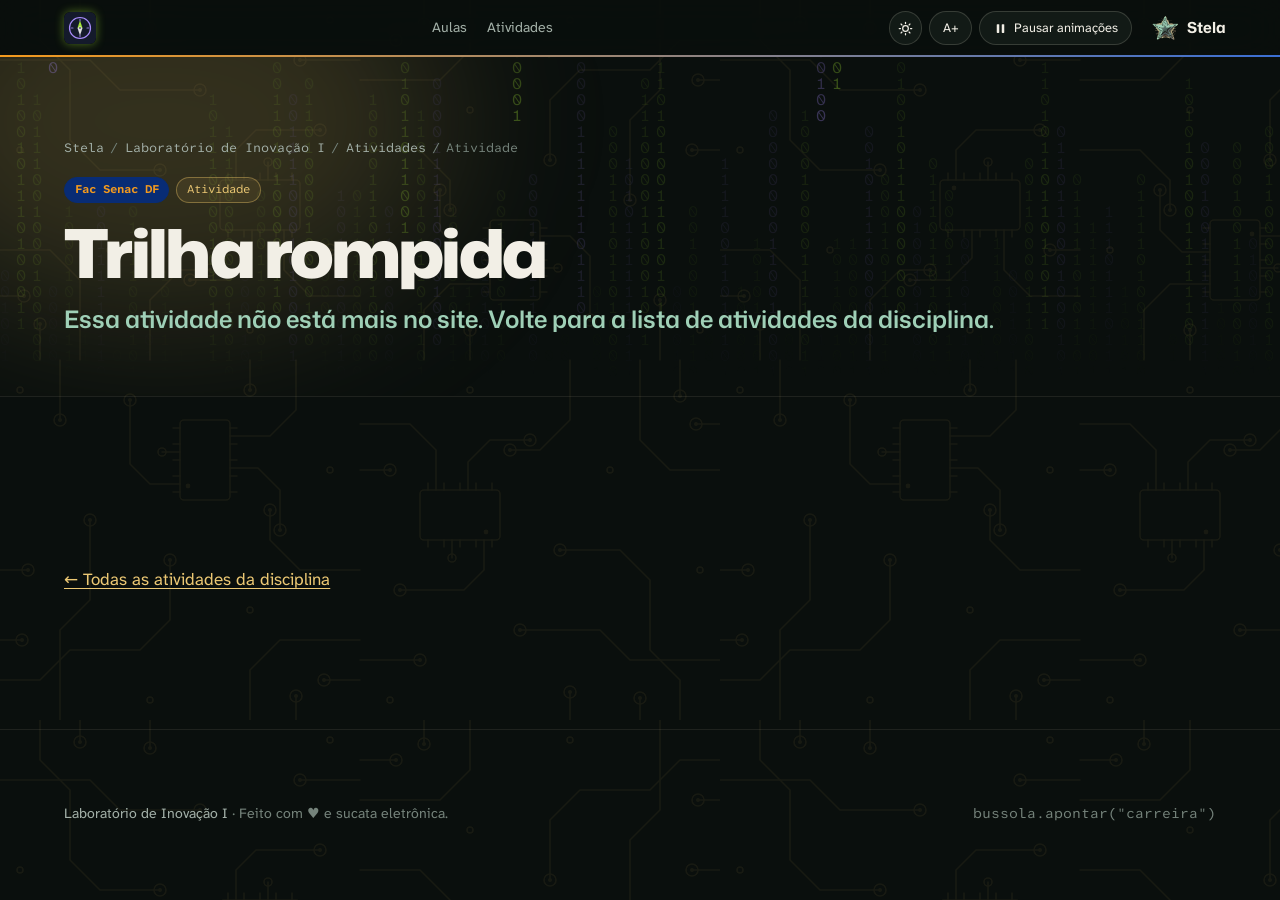
==== atividade.html @ ff79ba7b "Atividades liberadas pelo Placa-Mãe: cards na página inicial e página de cada uma" ====
<!doctype html>
<html lang="pt-BR">
<head>
  <meta charset="utf-8">
  <meta name="viewport" content="width=device-width, initial-scale=1, viewport-fit=cover">

  <!-- EDITE AQUI: número e tema da aula -->
  <title>Laboratório de Inovação I · Stela</title>
  <meta name="description" content="Atividade de Laboratório de Inovação I: o que fazer, o link e os arquivos.">

  <link rel="icon" href="assets/img/favicon.ico" sizes="any">
  <link rel="icon" type="image/png" href="assets/img/favicon-32.png">
  <link rel="apple-touch-icon" href="assets/img/apple-touch-icon.png">
  <script src="assets/js/placa.js"></script>
  <link rel="preconnect" href="https://fonts.googleapis.com">
  <link rel="preconnect" href="https://fonts.gstatic.com" crossorigin>
  <link rel="stylesheet" href="https://fonts.googleapis.com/css2?family=Mona+Sans:wdth,wght@100..125,400..900&family=Atkinson+Hyperlegible+Next:ital,wght@0,400;0,700;1,400&family=Atkinson+Hyperlegible+Mono:wght@400;500&display=swap">
  <link rel="stylesheet" href="assets/css/estilo.css">
  <link rel="stylesheet" href="assets/css/disciplina.css?v=4">
  <link rel="stylesheet" href="assets/css/aula.css?v=2">
  <link rel="stylesheet" href="assets/css/neon.css?v=4">
  <link rel="stylesheet" href="assets/css/atividade.css?v=1">
</head>
<body>

  <!-- ===================== BARRA DO TOPO (igual em todos os sites) ===================== -->
  <header class="barra">
    <div class="envolve">
      <div class="marcas">
        <a class="marca-disc marca-logo" href="./" title="Página inicial da disciplina"><img src="assets/img/lab-bussola.svg" alt="Lab I: página inicial da disciplina" width="32" height="32"></a>
      </div>
      <button type="button" class="btn-menu" id="btn-menu" aria-expanded="false" aria-controls="menu">Menu</button>
      <nav class="nav" id="menu" aria-label="Seções da disciplina">
        <a href="./#aulas">Aulas</a>
        <a href="./#atividades">Atividades</a>
      </nav>
      <div class="ajustes">
        <button type="button" id="btn-tema" aria-label="Mudar para o tema claro">
          <svg class="sol" viewBox="0 0 24 24" fill="none" stroke="currentColor" stroke-width="2" stroke-linecap="round" aria-hidden="true"><circle cx="12" cy="12" r="4.5"/><path d="M12 2v2M12 20v2M4.9 4.9l1.4 1.4M17.7 17.7l1.4 1.4M2 12h2M20 12h2M4.9 19.1l1.4-1.4M17.7 6.3l1.4-1.4"/></svg>
          <svg class="lua" viewBox="0 0 24 24" fill="none" stroke="currentColor" stroke-width="2" stroke-linejoin="round" aria-hidden="true"><path d="M20.5 14.5A8.5 8.5 0 0 1 9.5 3.5a8.5 8.5 0 1 0 11 11Z"/></svg>
        </button>
        <button type="button" id="btn-fonte" aria-label="Aumentar o tamanho do texto">A+</button>
        <button type="button" id="btn-movimento" aria-pressed="false">
          <svg class="pausar" viewBox="0 0 24 24" fill="currentColor" aria-hidden="true"><rect x="6" y="5" width="4" height="14" rx="1"/><rect x="14" y="5" width="4" height="14" rx="1"/></svg>
          <svg class="tocar" viewBox="0 0 24 24" fill="currentColor" aria-hidden="true"><path d="M8 5.5v13a1 1 0 0 0 1.5.86l10.5-6.5a1 1 0 0 0 0-1.72L9.5 4.64A1 1 0 0 0 8 5.5Z"/></svg>
          <span class="rotulo">Pausar animações</span>
        </button>
        <a class="marca" href="/" title="Portal da Stela">
          <img src="assets/img/estrela.webp" alt="" width="26" height="24">
          <span class="marca-texto">Stela</span>
        </a>
      </div>
    </div>
  </header>

  <main id="inicio">

    <!-- ===================== CABEÇALHO (o título vem de assets/data/atividades.json) ===================== -->
    <section class="aula-cab">
      <canvas class="chuva-matrix" aria-hidden="true"></canvas>
      <div class="envolve">
        <p class="trilha-migalhas">
          <a href="/">Stela</a> <span aria-hidden="true">/</span>
          <a href="./">Laboratório de Inovação I</a> <span aria-hidden="true">/</span>
          <a href="./#atividades">Atividades</a> <span aria-hidden="true">/</span>
          <span id="migalha-atividade">Atividade</span>
        </p>
        <div class="aula-etiquetas">
          <span class="etiqueta senac">Fac Senac DF</span>
          <span class="etiqueta ouro" id="etiqueta-atividade">Atividade</span>
        </div>
        <h1 id="titulo-atividade">Atividade</h1>
        <p class="subtitulo" id="sub-atividade">Soldando os componentes...</p>
      </div>
    </section>

    <!-- ===================== A ATIVIDADE (montada pelo assets/js/atividades.js) ===================== -->
    <section class="bloco">
      <div class="envolve" data-atividade>
        <noscript><p class="cartao">Esta página precisa de JavaScript ligado no navegador.</p></noscript>
        <div class="atividade-corpo" id="corpo-atividade" hidden></div>
        <p style="margin-top:2rem"><a href="./#atividades">← Todas as atividades da disciplina</a></p>
      </div>
    </section>

  </main>

  <footer class="rodape">
    <div class="envolve">
      <div class="rodape-fim" style="margin-top:0; padding-top:0; border-top:0">
        <span><a href="./">Laboratório de Inovação I</a> · Feito com ♥ e sucata eletrônica.</span>
        <span>bussola.apontar(&quot;carreira&quot;)</span>
      </div>
    </div>
  </footer>

  <script src="assets/js/atividades.js?v=2"></script>
  <script src="assets/js/matrix.js?v=2"></script>
</body>
</html>
---- assets/css/estilo.css ----
/* estilo.css: visual comum de todos os sites (portal, cursos e disciplinas).
   versão 7 · 2026-10-06
   github.com + Apple/macOS + a placa de circuito da Stela.
   Escuro por padrão; o botão de tema da barra troca para o claro.

   Cada site tem a sua própria cópia deste arquivo e do assets/js/placa.js.
   Ao mudar algo aqui, copie para os outros sites e aumente a versão acima
   (e a do placa.js): assim dá para saber qual site está desatualizado.

   Como usar em um novo site (no <head>, nesta ordem):
     <script src="assets/js/placa.js"></script>
     <link rel="preconnect" href="https://fonts.googleapis.com">
     <link rel="preconnect" href="https://fonts.gstatic.com" crossorigin>
     <link rel="stylesheet" href="https://fonts.googleapis.com/css2?family=Mona+Sans:wdth,wght@100..125,400..900&family=Atkinson+Hyperlegible+Next:ital,wght@0,400;0,700;1,400&family=Atkinson+Hyperlegible+Mono:wght@400;500&display=swap">
     <link rel="stylesheet" href="assets/css/estilo.css">
   A barra do topo pronta para copiar está no README. */

/* ---------- cores e medidas ---------- */
:root{
  color-scheme: dark;
  --fundo:#0a0f0d;          /* quase preto esverdeado, como o substrato da placa */
  --fundo-2:#0d1411;        /* seções alternadas */
  --superficie:#121a16;     /* cards e janelas */
  --superficie-2:#18221d;
  --borda:rgba(236,230,211,.09);
  --borda-forte:rgba(236,230,211,.17);
  --texto:#f2efe6;
  --texto-2:#a3b0a8;
  --texto-3:#75837b;
  --ouro:#d6b25e;           /* trilhas, detalhes */
  --ouro-forte:#ecc874;     /* links, botões */
  --menta:#9fd0b7;          /* ativo, em andamento, acerto */
  --brilho-1:rgba(214,178,94,.20);
  --brilho-2:rgba(159,208,183,.16);
  --janela-barra:#19221e;
  --chip:#050807;           /* encapsulamento dos CIs, blocos de código */
  --sombra:0 1px 0 rgba(255,255,255,.04) inset, 0 40px 80px -40px rgba(0,0,0,.9);
  --f-titulo:"Mona Sans", -apple-system, system-ui, sans-serif;
  --f-texto:"Atkinson Hyperlegible Next", -apple-system, system-ui, sans-serif;
  --f-mono:"Atkinson Hyperlegible Mono", ui-monospace, "SF Mono", Menlo, monospace;
  --raio:22px;              /* cards grandes, como na Apple */
  --raio-p:12px;            /* janelas e cards pequenos */
  --suave:cubic-bezier(.2,.7,.2,1);
}
[data-tema="claro"]{
  color-scheme: light;
  --fundo:#f6f5f1;
  --fundo-2:#efeee8;
  --superficie:#ffffff;
  --superficie-2:#f8f7f3;
  --borda:rgba(18,23,20,.09);
  --borda-forte:rgba(18,23,20,.17);
  --texto:#121714;
  --texto-2:#4a5650;
  --texto-3:#6d7a73;
  --ouro:#a07a22;           /* dourado mais escuro: contraste no fundo claro */
  --ouro-forte:#8a6614;
  --menta:#2e7d5b;
  --brilho-1:rgba(214,178,94,.32);
  --brilho-2:rgba(159,208,183,.38);
  --janela-barra:#efeee9;
  --sombra:0 1px 2px rgba(0,0,0,.04), 0 30px 60px -30px rgba(30,45,38,.28);
}

/* ---------- base ---------- */
html{font-size:100%; scroll-padding-top:4.5rem} /* âncoras não ficam escondidas atrás da barra do topo */
html.fonte-1{font-size:112.5%}
html.fonte-2{font-size:125%}
body{margin:0; background:var(--fundo); color:var(--texto); font-family:var(--f-texto); font-size:1.0625rem; line-height:1.65; -webkit-font-smoothing:antialiased; overflow-x:hidden}
a{color:var(--ouro-forte); text-underline-offset:3px}
a:hover{color:var(--menta)}
:focus-visible{outline:2px solid var(--menta); outline-offset:3px; border-radius:6px}
img{max-width:100%; height:auto; display:block} /* height:auto: a altura acompanha a largura, sem deformar */
h1,h2,h3,h4{font-family:var(--f-titulo); font-weight:700; line-height:1.08; text-wrap:balance; margin:0; color:var(--texto)}
p{margin:0}
.envolve{max-width:72rem; margin:0 auto; padding-inline:clamp(16px,4vw,40px)}
.texto{max-width:62ch}
.olho{font-family:var(--f-mono); font-size:.8rem; letter-spacing:.02em; color:var(--ouro)}   /* designador: U1, J1, F1… */
.citacao{font-family:var(--f-titulo); font-weight:600; font-size:1.3rem; letter-spacing:-.01em; color:var(--menta); border-left:3px solid var(--ouro); padding-left:1rem}
.pendente{color:var(--ouro); font-style:italic}

/* ---------- placa de circuito no fundo (trilhas, pads e um chip, como no coração e na estrela) ----------
   O desenho é uma máscara: a cor vem de --ouro, então muda sozinha com o tema.
   Seções .alt ficam levemente translúcidas para a placa aparecer por trás. */
body::before{content:""; position:fixed; inset:0; z-index:-1; pointer-events:none; background:var(--ouro); opacity:.07;
  -webkit-mask:url("data:image/svg+xml,%3Csvg xmlns=%22http://www.w3.org/2000/svg%22 xmlns:xlink=%22http://www.w3.org/1999/xlink%22 width=%22720%22 height=%22720%22 viewBox=%220 0 720 720%22%3E%3Cdefs%3E%3Cg id=%22t%22%3E%3Cg fill=%22none%22 stroke=%22%23000%22 stroke-width=%221.6%22 stroke-linecap=%22round%22 stroke-linejoin=%22round%22%3E%3Cpath d=%22M0 60H90l30 30h80%22/%3E%3Cpath d=%22M300 60h60%22/%3E%3Cpath d=%22M40 0v40l30 30v70l30 30h60%22/%3E%3Cpath d=%22M40 360v-36%22/%3E%3Cpath d=%22M80 0v22%22/%3E%3Cpath d=%22M0 250h50l30 30v80%22/%3E%3Cpath d=%22M330 250h30%22/%3E%3Cpath d=%22M150 360v-60l30-30h30%22/%3E%3Cpath d=%22M150 0v28%22/%3E%3Cpath d=%22M236 180v-30l20-20h64%22/%3E%3Cpath d=%22M284 230v40l26 26h50%22/%3E%3Cpath d=%22M0 296h24%22/%3E%3Cpath d=%22M252 230v28l-22 22h-40%22/%3E%3Cpath d=%22M268 180v-18%22/%3E%3Crect x=%22220%22 y=%22180%22 width=%2280%22 height=%2250%22 rx=%224%22/%3E%3Cpath d=%22M228 180v-7M244 180v-7M260 180v-7M276 180v-7M292 180v-7M228 230v7M244 230v7M260 230v7M276 230v7M292 230v7%22/%3E%3Ccircle cx=%22200%22 cy=%2290%22 r=%226%22/%3E%3Ccircle cx=%22300%22 cy=%2260%22 r=%226%22/%3E%3Ccircle cx=%22160%22 cy=%22170%22 r=%226%22/%3E%3Ccircle cx=%2240%22 cy=%22324%22 r=%226%22/%3E%3Ccircle cx=%2280%22 cy=%2222%22 r=%226%22/%3E%3Ccircle cx=%22330%22 cy=%22250%22 r=%226%22/%3E%3Ccircle cx=%22150%22 cy=%2228%22 r=%226%22/%3E%3Ccircle cx=%22210%22 cy=%22270%22 r=%226%22/%3E%3Ccircle cx=%22320%22 cy=%22130%22 r=%226%22/%3E%3Ccircle cx=%2224%22 cy=%22296%22 r=%226%22/%3E%3Ccircle cx=%22190%22 cy=%22280%22 r=%226%22/%3E%3Ccircle cx=%22268%22 cy=%22162%22 r=%224%22/%3E%3Ccircle cx=%22110%22 cy=%22250%22 r=%223%22/%3E%3Ccircle cx=%22330%22 cy=%2220%22 r=%223%22/%3E%3Ccircle cx=%2220%22 cy=%22150%22 r=%223%22/%3E%3Ccircle cx=%22250%22 cy=%22330%22 r=%223%22/%3E%3C/g%3E%3Cg fill=%22%23000%22%3E%3Ccircle cx=%22200%22 cy=%2290%22 r=%222%22/%3E%3Ccircle cx=%22300%22 cy=%2260%22 r=%222%22/%3E%3Ccircle cx=%22160%22 cy=%22170%22 r=%222%22/%3E%3Ccircle cx=%2240%22 cy=%22324%22 r=%222%22/%3E%3Ccircle cx=%2280%22 cy=%2222%22 r=%222%22/%3E%3Ccircle cx=%22330%22 cy=%22250%22 r=%222%22/%3E%3Ccircle cx=%22150%22 cy=%2228%22 r=%222%22/%3E%3Ccircle cx=%22210%22 cy=%22270%22 r=%222%22/%3E%3Ccircle cx=%22320%22 cy=%22130%22 r=%222%22/%3E%3Ccircle cx=%2224%22 cy=%22296%22 r=%222%22/%3E%3Ccircle cx=%22190%22 cy=%22280%22 r=%222%22/%3E%3Ccircle cx=%22234%22 cy=%22188%22 r=%222.4%22/%3E%3C/g%3E%3C/g%3E%3C/defs%3E%3Cuse xlink:href=%22%23t%22/%3E%3Cuse xlink:href=%22%23t%22 transform=%22translate(720 0) rotate(90)%22/%3E%3Cuse xlink:href=%22%23t%22 transform=%22translate(0 720) rotate(-90)%22/%3E%3Cuse xlink:href=%22%23t%22 transform=%22translate(720 720) rotate(180)%22/%3E%3C/svg%3E") 0 0/720px 720px repeat;
  mask:url("data:image/svg+xml,%3Csvg xmlns=%22http://www.w3.org/2000/svg%22 xmlns:xlink=%22http://www.w3.org/1999/xlink%22 width=%22720%22 height=%22720%22 viewBox=%220 0 720 720%22%3E%3Cdefs%3E%3Cg id=%22t%22%3E%3Cg fill=%22none%22 stroke=%22%23000%22 stroke-width=%221.6%22 stroke-linecap=%22round%22 stroke-linejoin=%22round%22%3E%3Cpath d=%22M0 60H90l30 30h80%22/%3E%3Cpath d=%22M300 60h60%22/%3E%3Cpath d=%22M40 0v40l30 30v70l30 30h60%22/%3E%3Cpath d=%22M40 360v-36%22/%3E%3Cpath d=%22M80 0v22%22/%3E%3Cpath d=%22M0 250h50l30 30v80%22/%3E%3Cpath d=%22M330 250h30%22/%3E%3Cpath d=%22M150 360v-60l30-30h30%22/%3E%3Cpath d=%22M150 0v28%22/%3E%3Cpath d=%22M236 180v-30l20-20h64%22/%3E%3Cpath d=%22M284 230v40l26 26h50%22/%3E%3Cpath d=%22M0 296h24%22/%3E%3Cpath d=%22M252 230v28l-22 22h-40%22/%3E%3Cpath d=%22M268 180v-18%22/%3E%3Crect x=%22220%22 y=%22180%22 width=%2280%22 height=%2250%22 rx=%224%22/%3E%3Cpath d=%22M228 180v-7M244 180v-7M260 180v-7M276 180v-7M292 180v-7M228 230v7M244 230v7M260 230v7M276 230v7M292 230v7%22/%3E%3Ccircle cx=%22200%22 cy=%2290%22 r=%226%22/%3E%3Ccircle cx=%22300%22 cy=%2260%22 r=%226%22/%3E%3Ccircle cx=%22160%22 cy=%22170%22 r=%226%22/%3E%3Ccircle cx=%2240%22 cy=%22324%22 r=%226%22/%3E%3Ccircle cx=%2280%22 cy=%2222%22 r=%226%22/%3E%3Ccircle cx=%22330%22 cy=%22250%22 r=%226%22/%3E%3Ccircle cx=%22150%22 cy=%2228%22 r=%226%22/%3E%3Ccircle cx=%22210%22 cy=%22270%22 r=%226%22/%3E%3Ccircle cx=%22320%22 cy=%22130%22 r=%226%22/%3E%3Ccircle cx=%2224%22 cy=%22296%22 r=%226%22/%3E%3Ccircle cx=%22190%22 cy=%22280%22 r=%226%22/%3E%3Ccircle cx=%22268%22 cy=%22162%22 r=%224%22/%3E%3Ccircle cx=%22110%22 cy=%22250%22 r=%223%22/%3E%3Ccircle cx=%22330%22 cy=%2220%22 r=%223%22/%3E%3Ccircle cx=%2220%22 cy=%22150%22 r=%223%22/%3E%3Ccircle cx=%22250%22 cy=%22330%22 r=%223%22/%3E%3C/g%3E%3Cg fill=%22%23000%22%3E%3Ccircle cx=%22200%22 cy=%2290%22 r=%222%22/%3E%3Ccircle cx=%22300%22 cy=%2260%22 r=%222%22/%3E%3Ccircle cx=%22160%22 cy=%22170%22 r=%222%22/%3E%3Ccircle cx=%2240%22 cy=%22324%22 r=%222%22/%3E%3Ccircle cx=%2280%22 cy=%2222%22 r=%222%22/%3E%3Ccircle cx=%22330%22 cy=%22250%22 r=%222%22/%3E%3Ccircle cx=%22150%22 cy=%2228%22 r=%222%22/%3E%3Ccircle cx=%22210%22 cy=%22270%22 r=%222%22/%3E%3Ccircle cx=%22320%22 cy=%22130%22 r=%222%22/%3E%3Ccircle cx=%2224%22 cy=%22296%22 r=%222%22/%3E%3Ccircle cx=%22190%22 cy=%22280%22 r=%222%22/%3E%3Ccircle cx=%22234%22 cy=%22188%22 r=%222.4%22/%3E%3C/g%3E%3C/g%3E%3C/defs%3E%3Cuse xlink:href=%22%23t%22/%3E%3Cuse xlink:href=%22%23t%22 transform=%22translate(720 0) rotate(90)%22/%3E%3Cuse xlink:href=%22%23t%22 transform=%22translate(0 720) rotate(-90)%22/%3E%3Cuse xlink:href=%22%23t%22 transform=%22translate(720 720) rotate(180)%22/%3E%3C/svg%3E") 0 0/720px 720px repeat}
[data-tema="claro"] body::before{opacity:.13}

/* ---------- barra do topo: translúcida como a do macOS ---------- */
.barra{position:sticky; top:0; z-index:10; background:color-mix(in srgb,var(--fundo) 72%,transparent); backdrop-filter:saturate(180%) blur(20px); -webkit-backdrop-filter:saturate(180%) blur(20px); border-bottom:1px solid var(--borda)}
.barra .envolve{display:flex; align-items:center; gap:1rem; justify-content:space-between; min-height:3.5rem; flex-wrap:wrap}
.marca{display:flex; align-items:center; gap:.55rem; text-decoration:none; color:var(--texto); font-family:var(--f-titulo); font-weight:700; font-size:1.05rem}
.marca:hover{color:var(--texto)}
.marca img{width:26px; height:auto}
/* nas disciplinas: "Stela / Nome da disciplina", cada parte com o seu link (portal e página inicial da disciplina) */
.marcas{display:flex; align-items:center; gap:.55rem; min-width:0}
.marca-disc{display:flex; align-items:center; gap:.55rem; font-family:var(--f-titulo); font-weight:600; font-size:1rem; color:var(--texto-2); text-decoration:none; white-space:nowrap}
.marca-disc::before{content:"/"; font-weight:400; color:var(--texto-3)}
.marca-disc:hover{color:var(--ouro-forte)}
/* nos sites de disciplina, a esquerda é da disciplina: o primeiro link vem sem a barra "/" e com mais destaque */
.marcas .marca-disc{font-size:1.12rem; color:var(--neon,var(--menta)); text-shadow:0 0 6px var(--neon-brilho,transparent)}
.marcas>.marca-disc:first-child{font-size:1.32rem; font-weight:800; letter-spacing:.02em; text-shadow:0 0 6px var(--neon-brilho,transparent),0 0 18px var(--neon-brilho,transparent)}
.marcas .marca-disc:hover{color:var(--neon,var(--menta)); text-shadow:0 0 8px var(--neon-brilho,transparent),0 0 26px var(--neon-brilho,transparent)}
.marcas>.marca-disc:first-child::before{content:none}
/* e o link "Stela" (portal) fica sempre à direita, depois dos botões */
.ajustes .marca{margin-left:.85rem; font-size:.95rem}
@media (min-width:521px){.ajustes .marca{margin-right:-.6rem}}   /* um pouco mais para o canto direito */
@media (max-width:420px){.marca .marca-texto{position:absolute; width:1px; height:1px; overflow:hidden; clip:rect(0 0 0 0); white-space:nowrap}}
/* telas bem estreitas: botões mais justos para a barra caber numa linha */
@media (max-width:360px){.barra .envolve{gap:.6rem}.ajustes{gap:.25rem}.ajustes button,.btn-menu{padding:.3rem .6rem}#btn-tema,#btn-movimento{width:1.95rem}}
.nav{display:flex; gap:1.3rem; flex-wrap:wrap; font-size:.88rem}
.nav a{color:var(--texto-2); text-decoration:none; transition:color .2s}
.nav a:hover{color:var(--texto)}
.ajustes{display:flex; gap:.4rem; align-items:center}
.ajustes button,.btn-menu{font:inherit; font-size:.8rem; color:var(--texto); background:var(--superficie); border:1px solid var(--borda-forte); border-radius:999px; padding:.32rem .8rem; min-height:2.1rem; cursor:pointer; transition:border-color .2s, background .2s}
.ajustes button:hover,.btn-menu:hover{border-color:var(--ouro)}
.ajustes button[aria-pressed="true"],.btn-menu[aria-expanded="true"]{border-color:var(--menta); color:var(--menta)}
.ajustes svg{width:15px; height:15px; flex:none}
#btn-tema{display:grid; place-items:center; width:2.1rem; padding:0}
#btn-tema .lua{display:none}
[data-tema="claro"] #btn-tema .sol{display:none}
[data-tema="claro"] #btn-tema .lua{display:block}
#btn-movimento{display:inline-flex; align-items:center; gap:.4rem}
#btn-movimento .tocar{display:none}
.pausado #btn-movimento .pausar{display:none}
.pausado #btn-movimento .tocar{display:block}
.btn-menu{display:none; margin-left:auto}
@media (max-width:960px){
  .nav{display:none}
  .btn-menu{display:inline-block}
  .nav.aberto{display:flex; flex-direction:column; gap:0; order:3; flex-basis:100%; border-top:1px solid var(--borda)}
  .nav.aberto a{padding:.8rem .1rem; font-size:1rem; color:var(--texto)}
  .nav.aberto a + a{border-top:1px solid var(--borda)}
}
/* celular: o botão de pausa vira só ícone (o texto continua para leitores de tela) */
@media (max-width:520px){
  #btn-movimento{width:2.1rem; padding:0; justify-content:center}
  #btn-movimento .rotulo{position:absolute; width:1px; height:1px; overflow:hidden; clip:rect(0 0 0 0); white-space:nowrap}
}

/* ---------- aparecer ao rolar (só com JS; pausado, tudo aparece na hora) ---------- */
.js [data-revela]{opacity:0; transform:translateY(28px); transition:opacity .8s var(--suave), transform .8s var(--suave); transition-delay:calc(var(--i,0) * 70ms)}
.js [data-revela].visivel{opacity:1; transform:none}

/* ---------- seções ---------- */
.bloco{padding-block:clamp(5rem,12vw,8.5rem); border-top:1px solid var(--borda)}
.bloco.alt{background:color-mix(in srgb,var(--fundo-2) 82%,transparent)}
.cab{display:flex; flex-direction:column; gap:.8rem; margin-bottom:clamp(2.5rem,5vw,3.5rem); max-width:44rem}
.cab h2{font-size:clamp(2.2rem,5.4vw,3.8rem); font-weight:800; font-stretch:110%; letter-spacing:-.035em}
.cab p{color:var(--texto-2); font-size:1.15rem; max-width:52ch}

/* ---------- luz que segue o mouse (estilo github.com): adicione .luz a um card ---------- */
.luz{position:relative; overflow:hidden; isolation:isolate}
.luz::before{content:""; position:absolute; inset:0; z-index:-1; pointer-events:none; opacity:0; transition:opacity .35s;
  background:radial-gradient(420px circle at var(--mx,50%) var(--my,0%), color-mix(in srgb,var(--ouro) 16%,transparent), transparent 65%)}
.luz:hover::before{opacity:1}

/* ---------- cartão simples ---------- */
.cartao{background:var(--superficie); border:1px solid var(--borda); border-radius:var(--raio); padding:1.5rem; display:flex; flex-direction:column; gap:.45rem; min-width:0; transition:border-color .3s}
.cartao:hover{border-color:var(--borda-forte)}
.cartao h3{font-size:1.2rem; font-weight:700; letter-spacing:-.015em}
.cartao p{color:var(--texto-2); font-size:.97rem}

/* ---------- janela do macOS ---------- */
.janela{background:var(--superficie); border:1px solid var(--borda-forte); border-radius:var(--raio-p); box-shadow:var(--sombra); overflow:hidden; min-width:0}
.janela-barra{display:flex; align-items:center; gap:.8rem; padding:.7rem .9rem; background:var(--janela-barra); border-bottom:1px solid var(--borda)}
.semaforo{display:flex; gap:7px}
.semaforo i{width:12px; height:12px; border-radius:50%; background:#ff5f57}
.semaforo i:nth-child(2){background:#febc2e}
.semaforo i:nth-child(3){background:#28c840}
.janela-titulo{flex:1; text-align:center; font-family:var(--f-mono); font-size:.78rem; color:var(--texto-3); margin-right:46px; min-width:0; overflow:hidden; text-overflow:ellipsis; white-space:nowrap}
.janela-corpo{padding:clamp(1.3rem,3vw,2rem)}
.prompt{font-family:var(--f-mono); font-size:.88rem; color:var(--texto-3); margin-bottom:1.1rem}
.prompt b{color:var(--menta); font-weight:500}
.prompt span{color:var(--ouro)}

/* ---------- etiquetas e botões ---------- */
.etiqueta{display:inline-flex; align-items:center; gap:.4rem; font-family:var(--f-mono); font-size:.74rem; padding:.12rem .6rem; border-radius:999px; border:1px solid var(--borda-forte); color:var(--texto-2); white-space:nowrap}
.etiqueta.verde{color:var(--menta); border-color:color-mix(in srgb,var(--menta) 45%,transparent); background:color-mix(in srgb,var(--menta) 10%,transparent)}
.etiqueta.ouro{color:var(--ouro-forte); border-color:color-mix(in srgb,var(--ouro) 45%,transparent); background:color-mix(in srgb,var(--ouro) 10%,transparent)}
.botao{display:inline-flex; align-items:center; gap:.5rem; font-weight:700; text-decoration:none; color:var(--fundo); background:var(--ouro-forte); border:1px solid var(--ouro-forte); border-radius:999px; padding:.65rem 1.3rem; transition:transform .2s var(--suave), opacity .2s}
.botao:hover{color:var(--fundo); opacity:.9; transform:translateY(-1px)}
.botao.contorno{color:var(--texto); background:transparent; border-color:var(--borda-forte)}
.botao.contorno:hover{color:var(--texto); border-color:var(--ouro)}

/* ---------- logos das tecnologias: azulejo claro, como os ícones do macOS ----------
   Fundo claro nos dois temas: assim logos escuros (GitHub, AWS) continuam visíveis.
   Tamanho pela variável --t (padrão 2.2rem). Logos em assets/img/tec/ (Devicon e Simple Icons). */
.tec{display:inline-grid; place-items:center; flex:none; width:var(--t,2.2rem); height:var(--t,2.2rem); border-radius:24%; background:#fbfaf6;
  box-shadow:0 1px 0 rgba(255,255,255,.7) inset, 0 0 0 1px rgba(0,0,0,.07), 0 8px 18px -10px rgba(0,0,0,.6)}
.tec img{width:62%; height:62%; object-fit:contain}
.tecs{display:flex; flex-wrap:wrap; gap:.45rem; margin-top:auto; padding-top:.6rem}
.tecs .tec{--t:1.9rem}

/* faixa de tecnologias deslizando, como o Dock do Mac (a lista vem duas vezes para o giro não ter emenda) */
.doca{overflow:hidden; padding-block:1.6rem; border-top:1px solid var(--borda);
  -webkit-mask-image:linear-gradient(90deg,transparent,#000 12%,#000 88%,transparent); mask-image:linear-gradient(90deg,transparent,#000 12%,#000 88%,transparent)}
.doca-trilho{display:flex; gap:1.1rem; width:max-content; animation:desliza 45s linear infinite}
.doca .tec{--t:3.2rem; transition:transform .25s var(--suave)}
.doca .tec:hover{transform:translateY(-6px) scale(1.12)}
.doca:hover .doca-trilho{animation-play-state:paused}
@keyframes desliza{to{transform:translateX(calc(-50% - .55rem))}}

/* ---------- histórico de commits (formação no portal; cronograma e prazos nas disciplinas) ---------- */
.repo-topo{display:flex; align-items:center; justify-content:space-between; gap:1rem; flex-wrap:wrap; margin-bottom:1.4rem; font-size:.9rem; color:var(--texto-2)}
.ramo{display:inline-flex; align-items:center; gap:.45rem; font-family:var(--f-mono); color:var(--texto); background:var(--superficie); border:1px solid var(--borda-forte); border-radius:8px; padding:.3rem .7rem}
.ramo svg{width:15px; height:15px; fill:var(--texto-2)}
.log{list-style:none; margin:0; padding:0 0 0 2rem; position:relative; display:flex; flex-direction:column; gap:1rem}
.log::before{content:""; position:absolute; left:.6rem; top:.5rem; bottom:.5rem; width:2px; background:linear-gradient(var(--borda-forte),var(--borda-forte) 85%,transparent)}
.commit{position:relative; background:var(--superficie); border:1px solid var(--borda); border-radius:var(--raio-p); padding:1.1rem 1.25rem; transition:border-color .25s}
.commit:hover{border-color:var(--borda-forte)}
.commit::before{content:""; position:absolute; left:calc(-2rem + .6rem - 6px); top:1.35rem; width:10px; height:10px; border-radius:50%; background:var(--fundo); border:2px solid var(--ouro)}
.commit.andamento::before{border-color:var(--menta); background:var(--menta); animation:pulsa 2.4s ease-out infinite}
.commit-linha{display:flex; align-items:flex-start; justify-content:space-between; gap:1rem}
.commit h3{font-size:1.12rem; font-weight:650; letter-spacing:-.01em}
.hash{flex:none; font-family:var(--f-mono); font-size:.78rem; color:var(--texto-2); background:var(--superficie-2); border:1px solid var(--borda); border-radius:6px; padding:.1rem .5rem}
.commit .meta{display:flex; align-items:center; gap:.45rem; margin-top:.5rem; font-size:.86rem; color:var(--texto-3)}
.commit .meta img{width:18px; height:18px; object-fit:contain; border-radius:50%; background:var(--superficie-2); padding:2px; box-sizing:content-box}
.commit .meta b{color:var(--texto-2); font-weight:700}
.commit p{color:var(--texto-2); margin-top:.45rem}
.commit p.pendente{color:var(--ouro)}
.commit ul{margin:.6rem 0 0; padding:0; list-style:none; display:flex; flex-direction:column; gap:.35rem}
.commit ul li{font-size:.95rem; color:var(--texto); padding-left:1.4rem; position:relative}
.commit ul li::before{content:"+"; position:absolute; left:0; font-family:var(--f-mono); color:var(--menta)}
@keyframes pulsa{0%{box-shadow:0 0 0 0 color-mix(in srgb,var(--menta) 60%,transparent)}70%,100%{box-shadow:0 0 0 8px transparent}}

/* ---------- cards de repositório (disciplinas no portal; aulas e atividades nas disciplinas) ---------- */
.grupo + .grupo{margin-top:3rem}
.grupo > h3{display:flex; align-items:center; gap:.75rem; flex-wrap:wrap; font-size:1.35rem; letter-spacing:-.015em; margin-bottom:1.1rem}
.repos{display:grid; grid-template-columns:repeat(auto-fill,minmax(17rem,1fr)); gap:1rem}
.repo{display:flex; flex-direction:column; gap:.55rem; text-decoration:none; color:var(--texto); background:var(--superficie); border:1px solid var(--borda); border-radius:var(--raio-p); padding:1.15rem 1.2rem; min-width:0; transition:border-color .25s, transform .25s var(--suave)}
.repo:hover{color:var(--texto); border-color:color-mix(in srgb,var(--ouro) 55%,transparent); transform:translateY(-2px)}
.repo-nome{display:flex; align-items:center; gap:.5rem; font-family:var(--f-mono); font-size:.84rem; color:var(--ouro-forte); min-width:0; white-space:nowrap}
.repo-nome svg{flex:none; width:16px; height:16px; fill:var(--texto-3)}
.repo h4{font-size:1.08rem; font-weight:650; letter-spacing:-.01em}
.repo p{color:var(--texto-2); font-size:.93rem}
.repo-pe{display:flex; align-items:center; justify-content:space-between; gap:.6rem; flex-wrap:wrap; margin-top:auto; padding-top:.5rem}
.ling{display:flex; align-items:center; gap:.45rem; font-size:.84rem; color:var(--texto-2)}
.ling i{width:11px; height:11px; border-radius:50%; background:var(--cor,#8b949e)}

/* ---------- rodapé ---------- */
footer{border-top:1px solid var(--borda); padding-block:2.5rem; color:var(--texto-2); font-size:.92rem}
footer .envolve{display:flex; align-items:center; gap:.9rem; flex-wrap:wrap}
footer img{width:30px}

/* ---------- pausar animações: botão do topo (o placa.js também respeita o "reduzir movimento" do sistema) ---------- */
.pausado *,.pausado *::before,.pausado *::after{animation:none!important; transition:none!important}
.pausado [data-revela]{opacity:1!important; transform:none!important}
/* sem JavaScript, o CSS sozinho respeita a configuração do sistema */
@media (prefers-reduced-motion:reduce){html:not(.js) *,html:not(.js) *::before,html:not(.js) *::after{animation:none!important; transition:none!important}}
---- assets/css/disciplina.css ----
/*
  disciplina.css: modelo de página inicial das disciplinas.
  versão 4 · 2026-10-07 (assinatura da Faculdade: linha laranja e azul na barra e cartão do logo)

  Usa as cores, fontes e peças do estilo.css (carregue o estilo.css antes).
  Este arquivo é igual em todas as disciplinas: o que muda de uma para
  outra é só o texto do index.html.
*/


/* ========== abertura ========== */

.abertura {
  position: relative;
  overflow: hidden;
  isolation: isolate;
  padding-block: clamp(3.5rem, 9vw, 6.5rem);
}

/* brilhos difusos atrás do título, como no portal */
.abertura::before,
.abertura::after {
  content: "";
  position: absolute;
  z-index: -1;
  border-radius: 50%;
  filter: blur(80px);
  pointer-events: none;
}

.abertura::before {
  width: 38rem;
  height: 26rem;
  left: -8rem;
  top: -6rem;
  background: var(--brilho-1);
}

.abertura::after {
  width: 34rem;
  height: 24rem;
  right: -10rem;
  bottom: -8rem;
  background: var(--brilho-2);
}

.abertura-grade {
  display: grid;
  grid-template-columns: minmax(0, 1.15fr) minmax(0, .85fr);
  gap: clamp(2rem, 5vw, 4rem);
  align-items: center;
}

.trilha-migalhas {
  display: flex;
  flex-wrap: wrap;
  gap: .4rem;
  align-items: center;
  font-family: var(--f-mono);
  font-size: .8rem;
  color: var(--texto-3);
}

.trilha-migalhas a {
  color: var(--texto-2);
  text-decoration: none;
}

.trilha-migalhas a:hover {
  color: var(--ouro-forte);
}

.abertura h1 {
  margin-top: 1rem;
  font-size: clamp(2.4rem, 6.4vw, 4.8rem);
  font-weight: 850;
  font-stretch: 112%;
  letter-spacing: -.04em;
  line-height: 1;
}

.abertura .subtitulo {
  margin-top: .8rem;
  font-family: var(--f-titulo);
  font-weight: 600;
  font-size: clamp(1.2rem, 2.6vw, 1.6rem);
  color: var(--menta);
}

.abertura .chamada {
  margin-top: 1.2rem;
  max-width: 46ch;
  font-size: 1.12rem;
  color: var(--texto-2);
}

.abertura .acoes {
  display: flex;
  flex-wrap: wrap;
  gap: .7rem;
  margin-top: 2rem;
}

/* janela de código da abertura */
.codigo {
  margin: 0;
  padding: clamp(1.2rem, 3vw, 1.6rem);
  font-family: var(--f-mono);
  font-size: .95rem;
  line-height: 1.8;
  color: var(--texto);
  background: var(--chip);
  overflow-x: auto;
}

[data-tema="claro"] .codigo {
  color: #e9e6dc;
}

.codigo .linha {
  display: block;
}

.codigo .num {
  display: inline-block;
  width: 1.8rem;
  color: #4d5a53;
  user-select: none;
}

.codigo .tag { color: #ff7b72; }
.codigo .var { color: #9fd0b7; }
.codigo .str { color: #ecc874; }
.codigo .fn  { color: #79c0ff; }
.codigo .com { color: #6e7d75; font-style: italic; }

@media (max-width: 860px) {
  .abertura-grade {
    grid-template-columns: 1fr;
  }
}


/* ========== ficha da disciplina ========== */

/* faixa estreita: menos espaço que uma seção normal */
.bloco.faixa {
  padding-block: clamp(2rem, 5vw, 3rem);
}

.ficha {
  display: grid;
  grid-template-columns: repeat(4, minmax(0, 1fr));
  gap: 1rem;
}

/* card com link (professora): texto normal, não dourado */
.ficha a.cartao {
  text-decoration: none;
  color: var(--texto);
}

.ficha a.cartao:hover {
  border-color: color-mix(in srgb, var(--ouro) 55%, transparent);
}

.ficha .cartao strong {
  font-family: var(--f-titulo);
  font-size: 1.25rem;
  font-weight: 700;
  letter-spacing: -.015em;
  line-height: 1.2;
}

.ficha .cartao span:last-child {
  color: var(--texto-2);
  font-size: .95rem;
}

@media (max-width: 900px) {
  .ficha {
    grid-template-columns: repeat(2, minmax(0, 1fr));
  }
}

@media (max-width: 480px) {
  .ficha {
    grid-template-columns: 1fr;
  }
}


/* ========== ementa e objetivos ========== */

.ementa {
  display: grid;
  grid-template-columns: minmax(0, 1.1fr) minmax(0, .9fr);
  gap: clamp(1.5rem, 4vw, 3rem);
  align-items: start;
}

.ementa-texto {
  font-family: var(--f-titulo);
  font-size: clamp(1.25rem, 2.4vw, 1.6rem);
  font-weight: 500;
  line-height: 1.45;
  letter-spacing: -.01em;
  color: var(--texto);
}

.palavras {
  display: flex;
  flex-wrap: wrap;
  gap: .45rem;
  margin-top: 1.6rem;
}

.ementa .janela h3 {
  margin-bottom: .7rem;
  font-size: 1.15rem;
}

.objetivo-geral {
  margin-bottom: 1.2rem;
  color: var(--texto-2);
}

.lista-check {
  list-style: none;
  margin: 0;
  padding: 0;
}

.lista-check li {
  display: flex;
  gap: .8rem;
  align-items: flex-start;
  padding: .8rem 0;
}

.lista-check li + li {
  border-top: 1px solid var(--borda);
}

.lista-check svg {
  flex: none;
  width: 20px;
  height: 20px;
  margin-top: .15rem;
  color: var(--menta);
}

@media (max-width: 860px) {
  .ementa {
    grid-template-columns: 1fr;
  }
}


/* ========== conteúdo programático: uma placa por unidade ========== */

.unidades {
  display: grid;
  grid-template-columns: repeat(auto-fill, minmax(15.5rem, 1fr));
  gap: 1rem;
  counter-reset: unidade;
}

.unidade {
  display: flex;
  flex-direction: column;
  gap: .6rem;
}

.unidade-topo {
  display: flex;
  align-items: center;
  justify-content: space-between;
  gap: .6rem;
}

.unidade h3 {
  font-size: 1.12rem;
}

.unidade ul {
  margin: 0;
  padding: 0;
  list-style: none;
  display: flex;
  flex-direction: column;
  gap: .3rem;
}

.unidade li {
  position: relative;
  padding-left: 1.1rem;
  color: var(--texto-2);
  font-size: .95rem;
}

.unidade li::before {
  content: "";
  position: absolute;
  left: 0;
  top: .62em;
  width: 6px;
  height: 6px;
  border-radius: 50%;
  border: 1.5px solid var(--ouro);
}

/* unidade com material interativo: card com link */
a.unidade {
  text-decoration: none;
  color: var(--texto);
}

a.unidade:hover {
  color: var(--texto);
  border-color: color-mix(in srgb, var(--ouro) 55%, transparent);
}


/* ========== como as aulas funcionam ========== */

.metodo {
  display: grid;
  grid-template-columns: minmax(0, 1fr) minmax(0, 1fr);
  gap: clamp(1.5rem, 4vw, 3rem);
  align-items: start;
}

.metodo .texto {
  display: flex;
  flex-direction: column;
  gap: 1rem;
  color: var(--texto-2);
  font-size: 1.08rem;
}

.ferramentas {
  display: flex;
  flex-wrap: wrap;
  gap: .5rem;
}

@media (max-width: 860px) {
  .metodo {
    grid-template-columns: 1fr;
  }
}


/* ========== próximas entregas ========== */

.entregas {
  max-width: 48rem;
}

.entregas-vazio {
  display: flex;
  flex-direction: row;
  gap: 1rem;
  align-items: center;
}

.entregas-vazio svg {
  flex: none;
  width: 28px;
  height: 28px;
  color: var(--ouro);
}


/* ========== rodapé completo ========== */

.rodape {
  padding-block: clamp(3rem, 7vw, 4.5rem) 2rem;
}

/* o estilo.css deixa o rodapé simples em uma linha; aqui ele tem colunas */
.rodape .envolve {
  display: block;
}

.rodape-grade {
  display: grid;
  grid-template-columns: minmax(0, 1.2fr) repeat(3, minmax(0, 1fr));
  gap: 2rem;
}

.rodape h2 {
  margin-bottom: .9rem;
  font-family: var(--f-mono);
  font-size: .8rem;
  font-weight: 500;
  letter-spacing: .02em;
  color: var(--ouro);
}

.rodape ul {
  margin: 0;
  padding: 0;
  list-style: none;
  display: flex;
  flex-direction: column;
  gap: .5rem;
}

.rodape a {
  color: var(--texto-2);
  text-decoration: none;
}

.rodape a:hover {
  color: var(--texto);
}

.rodape-marca {
  display: flex;
  flex-direction: column;
  gap: .8rem;
  max-width: 30ch;
}

.rodape-marca img {
  width: 40px;
}

.rodape-fim {
  display: flex;
  flex-wrap: wrap;
  justify-content: space-between;
  gap: 1rem;
  margin-top: 2.5rem;
  padding-top: 1.5rem;
  border-top: 1px solid var(--borda);
  font-size: .88rem;
  color: var(--texto-3);
}

.rodape-fim span:last-child {
  font-family: var(--f-mono);
}

@media (max-width: 860px) {
  .rodape-grade {
    grid-template-columns: repeat(2, minmax(0, 1fr));
  }
}

@media (max-width: 480px) {
  .rodape-grade {
    grid-template-columns: 1fr;
  }
}


/* ========== abertura: nome oficial acima do título de boas-vindas ========== */

.nome-oficial {
  display: inline-flex;
  margin-top: 1.2rem;
}


/* ========== raio-x da linguagem ========== */

/* fluxo: como a página chega até o aluno (passos ligados por uma trilha) */
.fluxo {
  position: relative;
  display: grid;
  grid-template-columns: repeat(4, minmax(0, 1fr));
  gap: 1rem;
  margin: 0 0 clamp(2.5rem, 5vw, 3.5rem);
  padding: 0;
  list-style: none;
  counter-reset: passo;
}

/* trilha dourada atrás dos passos */
.fluxo::before {
  content: "";
  position: absolute;
  z-index: 0;
  left: 12%;
  right: 12%;
  top: 2.4rem;
  height: 2px;
  background: linear-gradient(90deg, var(--ouro), var(--menta));
  opacity: .5;
}

.fluxo li {
  position: relative;
  z-index: 1;
  display: flex;
  flex-direction: column;
  align-items: center;
  gap: .5rem;
  text-align: center;
  counter-increment: passo;
}

/* pad numerado de cada passo */
.fluxo li::before {
  content: counter(passo);
  display: grid;
  place-items: center;
  width: 3rem;
  height: 3rem;
  margin-top: .9rem;
  border-radius: 50%;
  font-family: var(--f-mono);
  font-weight: 500;
  color: var(--ouro-forte);
  background: var(--fundo);
  border: 2px solid var(--ouro);
}

.fluxo strong {
  margin-top: .3rem;
  font-family: var(--f-titulo);
  font-size: 1.1rem;
}

.fluxo span {
  max-width: 24ch;
  color: var(--texto-2);
  font-size: .95rem;
}

.fluxo code {
  font-family: var(--f-mono);
  font-size: .88em;
  color: var(--ouro-forte);
}

@media (max-width: 760px) {
  .fluxo {
    grid-template-columns: 1fr;
    gap: 1.2rem;
  }

  /* no celular a trilha fica na vertical, à esquerda */
  .fluxo::before {
    left: 1.5rem;
    right: auto;
    top: 2rem;
    bottom: 2rem;
    width: 2px;
    height: auto;
    background: linear-gradient(180deg, var(--ouro), var(--menta));
  }

  .fluxo li {
    display: grid;
    grid-template-columns: 3rem 1fr;
    column-gap: 1rem;
    align-items: start;
    text-align: left;
  }

  .fluxo li::before {
    grid-row: span 2;
    margin-top: 0;
  }

  .fluxo strong {
    margin-top: .6rem;
  }

  .fluxo span {
    max-width: none;
  }
}

/* curiosidades: grade bento */
.curiosidades {
  display: grid;
  grid-template-columns: repeat(3, minmax(0, 1fr));
  gap: 1rem;
}

.curiosidades .destaque {
  grid-row: span 2;
  justify-content: flex-end;
  background:
    radial-gradient(circle at 30% 20%, var(--brilho-1), transparent 60%),
    var(--superficie);
}

/* card que ocupa a linha toda (fecha a grade sem buraco) */
.curiosidades .inteiro {
  grid-column: 1 / -1;
}

/* número grande, estilo página de produto da Apple */
.numero {
  font-family: var(--f-titulo);
  font-size: clamp(3.4rem, 8vw, 5.4rem);
  font-weight: 850;
  font-stretch: 115%;
  letter-spacing: -.04em;
  line-height: 1;
  color: var(--ouro-forte);
}

.fonte {
  margin-top: .4rem;
  font-size: .82rem;
  color: var(--texto-3);
}

.fonte a {
  color: inherit;
}

@media (max-width: 900px) {
  .curiosidades {
    grid-template-columns: repeat(2, minmax(0, 1fr));
  }
}

@media (max-width: 560px) {
  .curiosidades {
    grid-template-columns: 1fr;
  }

  .curiosidades .destaque {
    grid-row: auto;
  }
}


/* ========== avaliação (opcional): um card por bimestre ========== */

.avaliacao {
  display: grid;
  grid-template-columns: repeat(2, minmax(0, 1fr));
  gap: 1rem;
}

.avaliacao h3 {
  font-size: 1.25rem;
}

/* barra de pontos: cada parte ocupa a largura do seu valor (--pts, de 0 a 10) */
.pontos {
  display: flex;
  gap: 4px;
  height: .7rem;
  margin: .6rem 0 .4rem;
}

.pontos span {
  flex: var(--pts) 0 0;
  border-radius: 999px;
  background: var(--ouro);
}

.pontos span:nth-child(2) {
  background: var(--menta);
}

.pontos span:nth-child(3) {
  background: var(--texto-3);
}

.partes {
  margin: 0;
  padding: 0;
  list-style: none;
}

.partes li {
  display: flex;
  justify-content: space-between;
  gap: 1rem;
  padding: .6rem 0;
  color: var(--texto-2);
}

.partes li + li {
  border-top: 1px solid var(--borda);
}

.partes strong {
  flex: none;
  font-family: var(--f-mono);
  font-weight: 500;
  color: var(--texto);
}

/* bolinha com a cor da parte, igual à da barra */
.partes li span::before {
  content: "";
  display: inline-block;
  width: 9px;
  height: 9px;
  margin-right: .55rem;
  border-radius: 50%;
  background: var(--ouro);
}

.partes li:nth-child(2) span::before {
  background: var(--menta);
}

.partes li:nth-child(3) span::before {
  background: var(--texto-3);
}

.aprovacao {
  margin-top: 1rem;
  color: var(--texto-2);
}

@media (max-width: 760px) {
  .avaliacao {
    grid-template-columns: 1fr;
  }
}


/* ========== bibliografia (opcional) ========== */

.biblio {
  display: grid;
  grid-template-columns: minmax(0, 1.2fr) minmax(0, .8fr);
  gap: 1rem;
}

.biblio ol {
  margin: 0;
  padding: 0;
  list-style: none;
  display: flex;
  flex-direction: column;
  gap: .9rem;
}

.biblio li {
  padding-left: 1rem;
  border-left: 2px solid var(--ouro);
  color: var(--texto-2);
}

.biblio li strong {
  display: block;
  font-family: var(--f-titulo);
  font-size: 1.05rem;
  color: var(--texto);
}

@media (max-width: 760px) {
  .biblio {
    grid-template-columns: 1fr;
  }
}


/* ========== logos das tecnologias ========== */

/* abertura: logo grande da linguagem flutuando sobre a janela de código */
.vitrine {
  position: relative;
}

.logo-flutua {
  --t: clamp(4.4rem, 8vw, 6.2rem);
  position: absolute;
  z-index: 2;
  top: -2.4rem;
  right: -1.2rem;
  box-shadow:
    0 1px 0 rgba(255, 255, 255, .7) inset,
    0 0 0 1px rgba(0, 0, 0, .07),
    0 24px 50px -18px rgba(0, 0, 0, .7),
    0 0 70px -10px var(--brilho-1);
  animation: flutua 6s ease-in-out infinite;
}

@keyframes flutua {
  50% {
    transform: translateY(-10px) rotate(-4deg);
  }
}

@media (max-width: 860px) {
  .logo-flutua {
    top: -1.8rem;
    right: .6rem;
  }
}

/* logo pequeno dentro de uma etiqueta (ferramentas) */
.etiqueta .tec {
  --t: 1.15rem;
  border-radius: 5px;
  box-shadow: none;
}

/* logo no card de destaque do raio-x */
.destaque > .tec {
  --t: 3rem;
  margin-bottom: auto;
}


/* ---------- assinatura da Faculdade (Fac Senac DF): azul-marinho e laranja do logo ---------- */
:root {
  --senac-azul: #3b6fd4;   /* no escuro, um azul mais aberto para aparecer */
  --senac-laranja: #f39a1e;
}

[data-tema="claro"] {
  --senac-azul: #082c75;
}

/* linha fina laranja e azul embaixo da barra do topo */
.barra::after {
  content: "";
  position: absolute;
  inset: auto 0 -1px;
  height: 2px;
  background: linear-gradient(90deg, var(--senac-laranja), var(--senac-azul));
  pointer-events: none;
}

/* o logo da Faculdade num cartão branco, como no portal */
.logo-faculdade {
  display: block;
  justify-self: center;
  width: fit-content;
  margin: 1.4rem auto 0;
  padding: .55rem .9rem;
  border-radius: var(--raio-p);
  background: #fff;
  box-shadow: 0 0 0 1px rgba(0, 0, 0, .07), 0 18px 40px -20px rgba(0, 0, 0, .6);
  transition: transform .2s;
}

.logo-faculdade:hover {
  transform: translateY(-2px);
}

.pausado .logo-faculdade {
  transition: none;
}

.logo-faculdade img {
  display: block;
  width: clamp(11rem, 26vw, 15rem);
  height: auto;
}
---- assets/css/aula.css ----
/*
  aula.css: modelo das páginas de aula das disciplinas.
  versão 2 · 2026-10-07 (etiqueta "Fac Senac DF")

  Carregue depois do estilo.css e do disciplina.css.
  Igual em todas as disciplinas: o que muda de uma aula para outra é só o texto do HTML.
*/


/* ========== cabeçalho da aula ========== */

.aula-cab {
  position: relative;
  overflow: hidden;
  isolation: isolate;
  padding-block: clamp(3rem, 8vw, 5rem) clamp(2.5rem, 6vw, 3.5rem);
}

.aula-cab::before {
  content: "";
  position: absolute;
  z-index: -1;
  width: 36rem;
  height: 24rem;
  left: -8rem;
  top: -8rem;
  border-radius: 50%;
  filter: blur(80px);
  background: var(--brilho-1);
}

.aula-etiquetas {
  display: flex;
  flex-wrap: wrap;
  gap: .45rem;
  margin-top: 1.2rem;
}

.aula-cab h1 {
  margin-top: 1rem;
  max-width: 20ch;
  font-size: clamp(2.2rem, 6vw, 4.2rem);
  font-weight: 850;
  font-stretch: 112%;
  letter-spacing: -.04em;
  line-height: 1.02;
}

.aula-cab .subtitulo {
  margin-top: .8rem;
  font-family: var(--f-titulo);
  font-weight: 600;
  font-size: clamp(1.15rem, 2.4vw, 1.5rem);
  color: var(--menta);
}

/* datas das turmas */
.datas {
  display: flex;
  flex-wrap: wrap;
  gap: .6rem;
  margin-top: 1.6rem;
}

.data {
  display: inline-flex;
  align-items: center;
  gap: .55rem;
  padding: .45rem .9rem;
  border-radius: 999px;
  border: 1px solid var(--borda-forte);
  background: var(--superficie);
  font-size: .92rem;
  color: var(--texto-2);
}

.data strong {
  color: var(--texto);
}

.data svg {
  width: 16px;
  height: 16px;
  color: var(--ouro);
}


/* ========== resumo: objetivo, antes da aula, avaliação ========== */

.resumo {
  display: grid;
  grid-template-columns: repeat(3, minmax(0, 1fr));
  gap: 1rem;
}

.resumo .cartao p {
  color: var(--texto);
  font-size: 1.02rem;
}

@media (max-width: 860px) {
  .resumo {
    grid-template-columns: 1fr;
  }
}


/* ========== corpo da aula ========== */

.aula-corpo {
  display: flex;
  flex-direction: column;
  gap: clamp(3rem, 7vw, 4.5rem);
}

/* cada parte da aula: título com designador, como nas seções do portal */
.parte > .cab {
  margin-bottom: 1.6rem;
}

.parte .cab h2 {
  font-size: clamp(1.8rem, 4.2vw, 2.8rem);
}

/* conceito: texto curto + exemplo de código lado a lado */
.conceito {
  display: grid;
  grid-template-columns: minmax(0, .9fr) minmax(0, 1.1fr);
  gap: clamp(1.2rem, 3vw, 2rem);
  align-items: start;
  padding-block: 1.6rem;
  border-top: 1px solid var(--borda);
}

.conceito:first-of-type {
  border-top: 0;
  padding-top: 0;
}

.conceito h3 {
  margin: .3rem 0 .6rem;
  font-size: 1.3rem;
}

.conceito p + p {
  margin-top: .7rem;
}

.conceito .texto {
  color: var(--texto-2);
}

.conceito .texto code,
.checklist code,
.parte p code,
.metodos code {
  font-family: var(--f-mono);
  font-size: .9em;
  color: var(--ouro-forte);
}

/* bloco de código solto (fora de uma janela): cantos arredondados */
.conceito > pre.codigo {
  border-radius: var(--raio-p);
  border: 1px solid var(--borda-forte);
}

@media (max-width: 860px) {
  .conceito {
    grid-template-columns: 1fr;
  }
}

/* dica / cuidado dentro de um conceito */
.dica {
  margin-top: 1rem;
  padding: .8rem 1rem;
  border-radius: var(--raio-p);
  border: 1px solid color-mix(in srgb, var(--menta) 40%, transparent);
  background: color-mix(in srgb, var(--menta) 8%, transparent);
  color: var(--texto);
  font-size: .96rem;
}

.dica.cuidado {
  border-color: color-mix(in srgb, var(--ouro) 50%, transparent);
  background: color-mix(in srgb, var(--ouro) 9%, transparent);
}

.dica strong {
  font-family: var(--f-titulo);
}

/* tabela de métodos */
.metodos {
  width: 100%;
  border-collapse: collapse;
  font-size: .95rem;
}

.metodos th,
.metodos td {
  padding: .65rem .8rem;
  text-align: left;
  vertical-align: top;
  border-bottom: 1px solid var(--borda);
}

.metodos th {
  font-family: var(--f-mono);
  font-size: .78rem;
  font-weight: 500;
  color: var(--ouro);
}

.metodos td {
  color: var(--texto-2);
}

.tabela-rola {
  overflow-x: auto;
}

/* cartões visuais (ex.: map, filter, reduce) */
.cartoes-visuais {
  display: grid;
  grid-template-columns: repeat(3, minmax(0, 1fr));
  gap: 1rem;
}

.cartao-visual {
  display: flex;
  flex-direction: column;
  gap: .6rem;
}

.cartao-visual .antes-depois {
  display: flex;
  flex-wrap: wrap;
  align-items: center;
  gap: .4rem;
  font-family: var(--f-mono);
  font-size: .85rem;
}

.cartao-visual .seta {
  color: var(--ouro);
}

.cartao-visual .lista {
  padding: .2rem .5rem;
  border-radius: 6px;
  background: var(--chip);
  color: #e9e6dc;
}

@media (max-width: 860px) {
  .cartoes-visuais {
    grid-template-columns: 1fr;
  }
}


/* ========== atividade: checklist que o aluno marca (fica salvo no navegador) ========== */

.checklist {
  margin: 0;
  padding: 0;
  list-style: none;
  counter-reset: passo;
}

.checklist li {
  border-top: 1px solid var(--borda);
}

.checklist li:first-child {
  border-top: 0;
}

.checklist label {
  display: flex;
  gap: .9rem;
  align-items: flex-start;
  padding: .85rem .2rem;
  cursor: pointer;
}

.checklist input {
  flex: none;
  width: 1.25rem;
  height: 1.25rem;
  margin-top: .2rem;
  accent-color: var(--menta);
  cursor: pointer;
}

.checklist input:checked + span {
  color: var(--texto-3);
  text-decoration: line-through;
  text-decoration-color: var(--menta);
}

.progresso-atividade {
  display: flex;
  align-items: center;
  gap: .8rem;
  margin-bottom: 1rem;
  font-family: var(--f-mono);
  font-size: .85rem;
  color: var(--texto-2);
}

.progresso-atividade .barra-progresso {
  flex: 1;
  height: 6px;
  border-radius: 999px;
  background: var(--superficie-2);
  overflow: hidden;
}

.progresso-atividade .barra-progresso span {
  display: block;
  width: 0;
  height: 100%;
  border-radius: inherit;
  background: linear-gradient(90deg, var(--ouro), var(--menta));
  transition: width .4s var(--suave);
}


/* ========== conexão STEAM ========== */

.steam {
  display: grid;
  grid-template-columns: repeat(3, minmax(0, 1fr));
  gap: 1rem;
}

.steam .letra {
  display: grid;
  place-items: center;
  width: 2.6rem;
  height: 2.6rem;
  border-radius: 12px;
  font-family: var(--f-titulo);
  font-size: 1.3rem;
  font-weight: 800;
  color: var(--fundo);
  background: var(--ouro-forte);
}

.steam .cartao:nth-child(2) .letra {
  background: var(--menta);
}

@media (max-width: 860px) {
  .steam {
    grid-template-columns: 1fr;
  }
}


/* ========== entrega ========== */

.entrega {
  display: flex;
  flex-direction: row;
  gap: 1.2rem;
  align-items: flex-start;
}

.entrega svg {
  flex: none;
  width: 32px;
  height: 32px;
  color: var(--menta);
}

.entrega h3 {
  font-size: 1.2rem;
  margin-bottom: .3rem;
}


/* ========== navegação entre aulas ========== */

.nav-aulas {
  display: grid;
  grid-template-columns: repeat(2, minmax(0, 1fr));
  gap: 1rem;
}

.nav-aulas a,
.nav-aulas span {
  display: flex;
  flex-direction: column;
  gap: .3rem;
  padding: 1.1rem 1.3rem;
  border-radius: var(--raio-p);
  border: 1px solid var(--borda);
  background: var(--superficie);
  text-decoration: none;
  color: var(--texto);
}

.nav-aulas a:hover {
  border-color: color-mix(in srgb, var(--ouro) 55%, transparent);
}

.nav-aulas .proxima {
  text-align: right;
}

.nav-aulas span {
  opacity: .55;
}

.nav-aulas strong {
  font-family: var(--f-titulo);
  font-size: 1.05rem;
}

@media (max-width: 560px) {
  .nav-aulas {
    grid-template-columns: 1fr;
  }

  .nav-aulas .proxima {
    text-align: left;
  }
}


/* ========== lista de aulas (página da disciplina) ========== */

/* linhas mais compactas que o histórico de commits normal: são 18 aulas */
.lista-aulas {
  gap: .55rem;
}

.lista-aulas .commit {
  padding: .7rem 1rem;
}

.lista-aulas .commit::before {
  top: 1rem;
}

.lista-aulas .commit h3 {
  flex: 1;
  font-size: 1rem;
}

/* etiqueta "próxima aula" e código da aula juntos, à direita */
.lista-aulas .commit-linha {
  align-items: center;
  gap: .5rem;
}

.lista-aulas .commit .meta {
  flex-wrap: wrap;
  margin-top: .25rem;
  font-size: .82rem;
}

.lista-aulas a.etiqueta {
  text-decoration: none;
}

.lista-aulas .commit h3 a {
  color: var(--texto);
  text-decoration: none;
}

.lista-aulas .commit h3 a:hover {
  color: var(--ouro-forte);
}

/* aula que já passou e aula futura: mais apagadas */
.lista-aulas .commit.passada {
  opacity: .78;
}

.lista-aulas .commit.futura {
  opacity: .55;
}

.lista-aulas .commit.futura::before {
  border-color: var(--texto-3);
}

/* etiqueta "Fac Senac DF" no cabeçalho das aulas */
.etiqueta.senac {
  color: var(--senac-laranja);
  background: #082c75;
  border-color: #082c75;
  font-weight: 700;
}
---- assets/css/neon.css ----
/*
  neon.css: o toque hacker do site de Python (chuva de 0 e 1 e brilho neon, como no PyQuiz).
  versão 3 · 2026-10-15 (celular estreito: a janela de código da abertura rola por dentro) · NESTE SITE (Lab I) o neon é o verde-lima da agulha da bússola, com toques do violeta do mostrador (a chuva alterna as duas).
  O link da disciplina na barra é o símbolo do Lab I (assets/img/lab-bussola.svg), da família dos Labs.
  Não copie esta versão para os outros sites.

  Carregue depois do estilo.css e do disciplina.css.
*/

:root {
  --neon: #a3e635;
  --neon-brilho: rgba(163, 230, 53, .45);
  --neon-2: #a78bfa;
  --neon-2-brilho: rgba(167, 139, 250, .4);
}

/* no claro, as duas cores mais fechadas, para dar leitura no fundo branco */
[data-tema="claro"] {
  --neon: #4d7c0f;
  --neon-brilho: rgba(77, 124, 15, .2);
  --neon-2: #6d28d9;
  --neon-2-brilho: rgba(109, 40, 217, .2);
}


/* chuva de 0 e 1 atrás da abertura, sumindo embaixo */
.chuva-matrix {
  position: absolute;
  inset: 0;
  z-index: -1;
  width: 100%;
  height: 100%;
  pointer-events: none;
  opacity: .3;
  -webkit-mask-image: linear-gradient(180deg, #000 30%, transparent 95%);
  mask-image: linear-gradient(180deg, #000 30%, transparent 95%);
}

[data-tema="claro"] .chuva-matrix {
  opacity: .16;
}


/* palavra em neon (ex.: "você" no título) */
.neon {
  color: var(--neon);
  text-shadow:
    0 0 8px var(--neon-brilho),
    0 0 24px var(--neon-brilho);
}

[data-tema="claro"] .neon {
  text-shadow: none;
}

/* o logo flutuante ganha um halo */
.logo-flutua.neon-halo {
  box-shadow:
    0 1px 0 rgba(255, 255, 255, .7) inset,
    0 0 0 1px rgba(0, 0, 0, .07),
    0 24px 50px -18px rgba(0, 0, 0, .7),
    0 0 40px -4px var(--neon-brilho);
}

/* o prompt e as etiquetas verdes da página também brilham de leve, na segunda cor */
.prompt b,
.etiqueta.verde {
  text-shadow: 0 0 10px var(--neon-2-brilho);
}


/* letra grossa e fechada nas palavras em neon e no link da barra */
.neon,
.marcas .marca-disc {
  font-family: var(--f-titulo);
  font-weight: 900;
  font-stretch: 100%;
  letter-spacing: -.01em;
}

/* o símbolo do Lab I como botão da página inicial, na barra do topo */
.marcas .marca-disc.marca-logo {
  display: inline-flex;
  padding: 0;
  text-shadow: none;
}

.marca-logo img {
  display: block;
  width: 2rem;
  height: 2rem;
  border-radius: 6px;
  box-shadow: 0 0 10px var(--neon-brilho);
  transition: box-shadow .2s, transform .2s;
}

.marca-logo:hover img,
.marca-logo:focus-visible img {
  box-shadow: 0 0 18px var(--neon-2-brilho), 0 0 4px var(--neon-2);
  transform: scale(1.06);
}

.pausado .marca-logo img {
  transition: none;
}

/* v2: "No seu curso" (ADS, GTI, SI, IA) usa a grade do STEAM com siglas de até 3 letras e 2 colunas */
.steam.cursos {
  grid-template-columns: repeat(2, minmax(0, 1fr));
}

.steam.cursos .letra {
  width: fit-content;
  min-width: 2.6rem;
  padding: 0 .6rem;
  font-size: 1rem;
}

@media (max-width: 860px) {
  .steam.cursos {
    grid-template-columns: 1fr;
  }
}

/* v3: cartão "na dependência" na atividade: o caminho assíncrono de quem não vem aos encontros */
.cartao.dependencia {
  margin-top: 1rem;
  border-left: 4px solid var(--neon-2);
}

.cartao.dependencia .olho {
  color: var(--neon-2);
}

.cartao.dependencia p {
  margin: .4rem 0 0;
}

/* celular estreito (320px): a linha comprida da janela de código não alarga a página; ela rola por dentro */
.abertura-grade > * { min-width: 0; }
.vitrine .codigo { overflow-x: auto; }
---- assets/css/atividade.css ----
/* atividade.css: a página de uma atividade publicada pelo Placa-Mãe (atividade.html) · versão 1 · 2026-10-19
   (cópia comum às disciplinas) */
.atividade-corpo { display: grid; gap: 1.1rem; max-width: 760px; }
.atividade-corpo h2 { font-size: clamp(1.3rem, 3vw, 1.6rem); }
.enunciado { white-space: pre-wrap; line-height: 1.7; color: var(--texto); }
.botoes-atividade { display: flex; flex-wrap: wrap; gap: .7rem; }
.imagem-atividade { margin: 0; display: grid; gap: .5rem; }
.imagem-atividade img { display: block; max-width: 100%; height: auto; border-radius: 12px; border: 1px solid var(--borda); background: var(--superficie); }
.imagem-atividade figcaption { color: var(--texto-2); font-size: .9rem; }
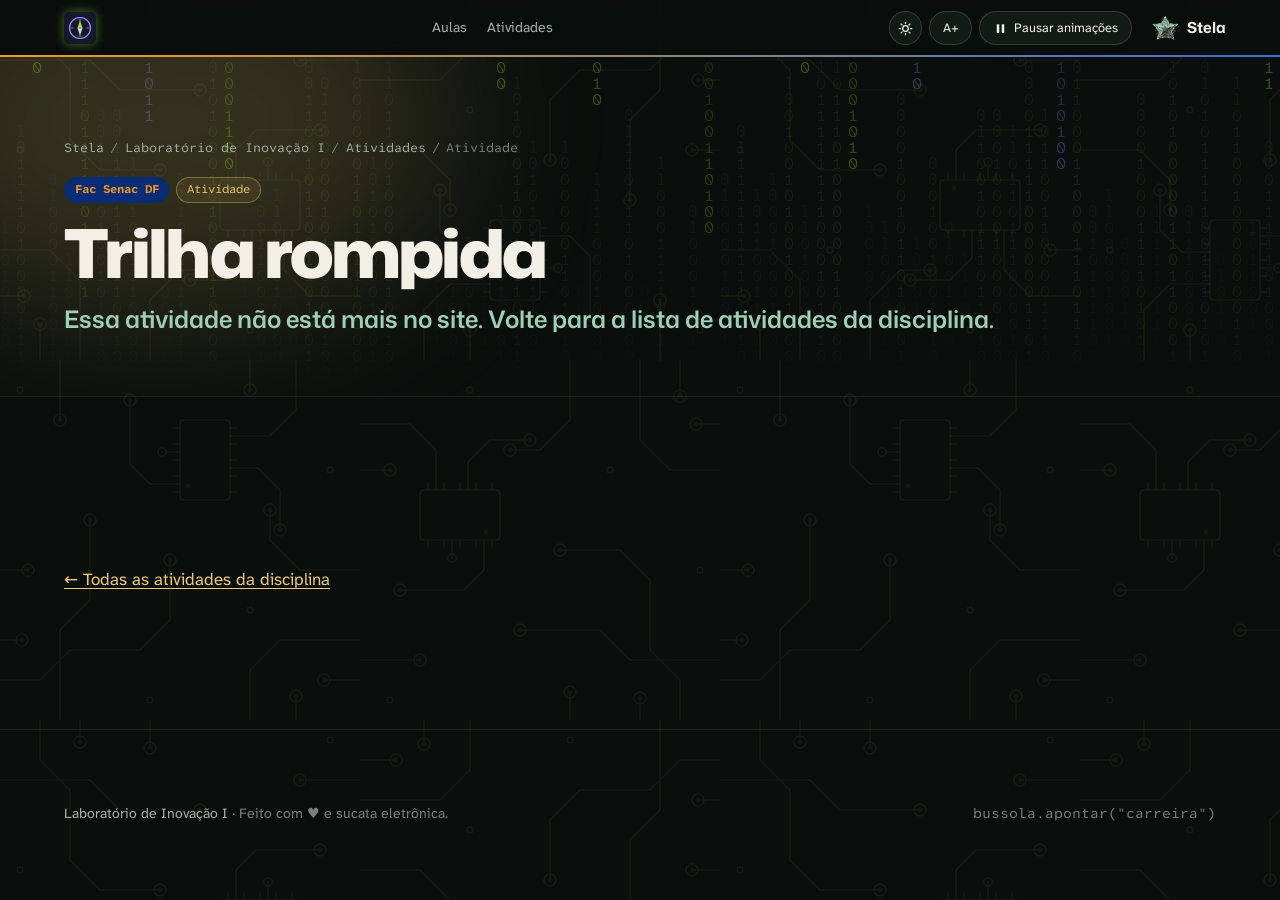
==== commit 196efa95: "Página inicial no padrão: menu O ·, Ementa, Aulas, Avaliação, Atividades, com as seções agrupadas Só" ====
--- a/atividade.html
+++ b/atividade.html
@@ -94,7 +94,7 @@
     </div>
   </footer>
 
-  <script src="assets/js/atividades.js?v=2"></script>
+  <script src="assets/js/atividades.js?v=3"></script>
   <script src="assets/js/matrix.js?v=2"></script>
 </body>
 </html>
